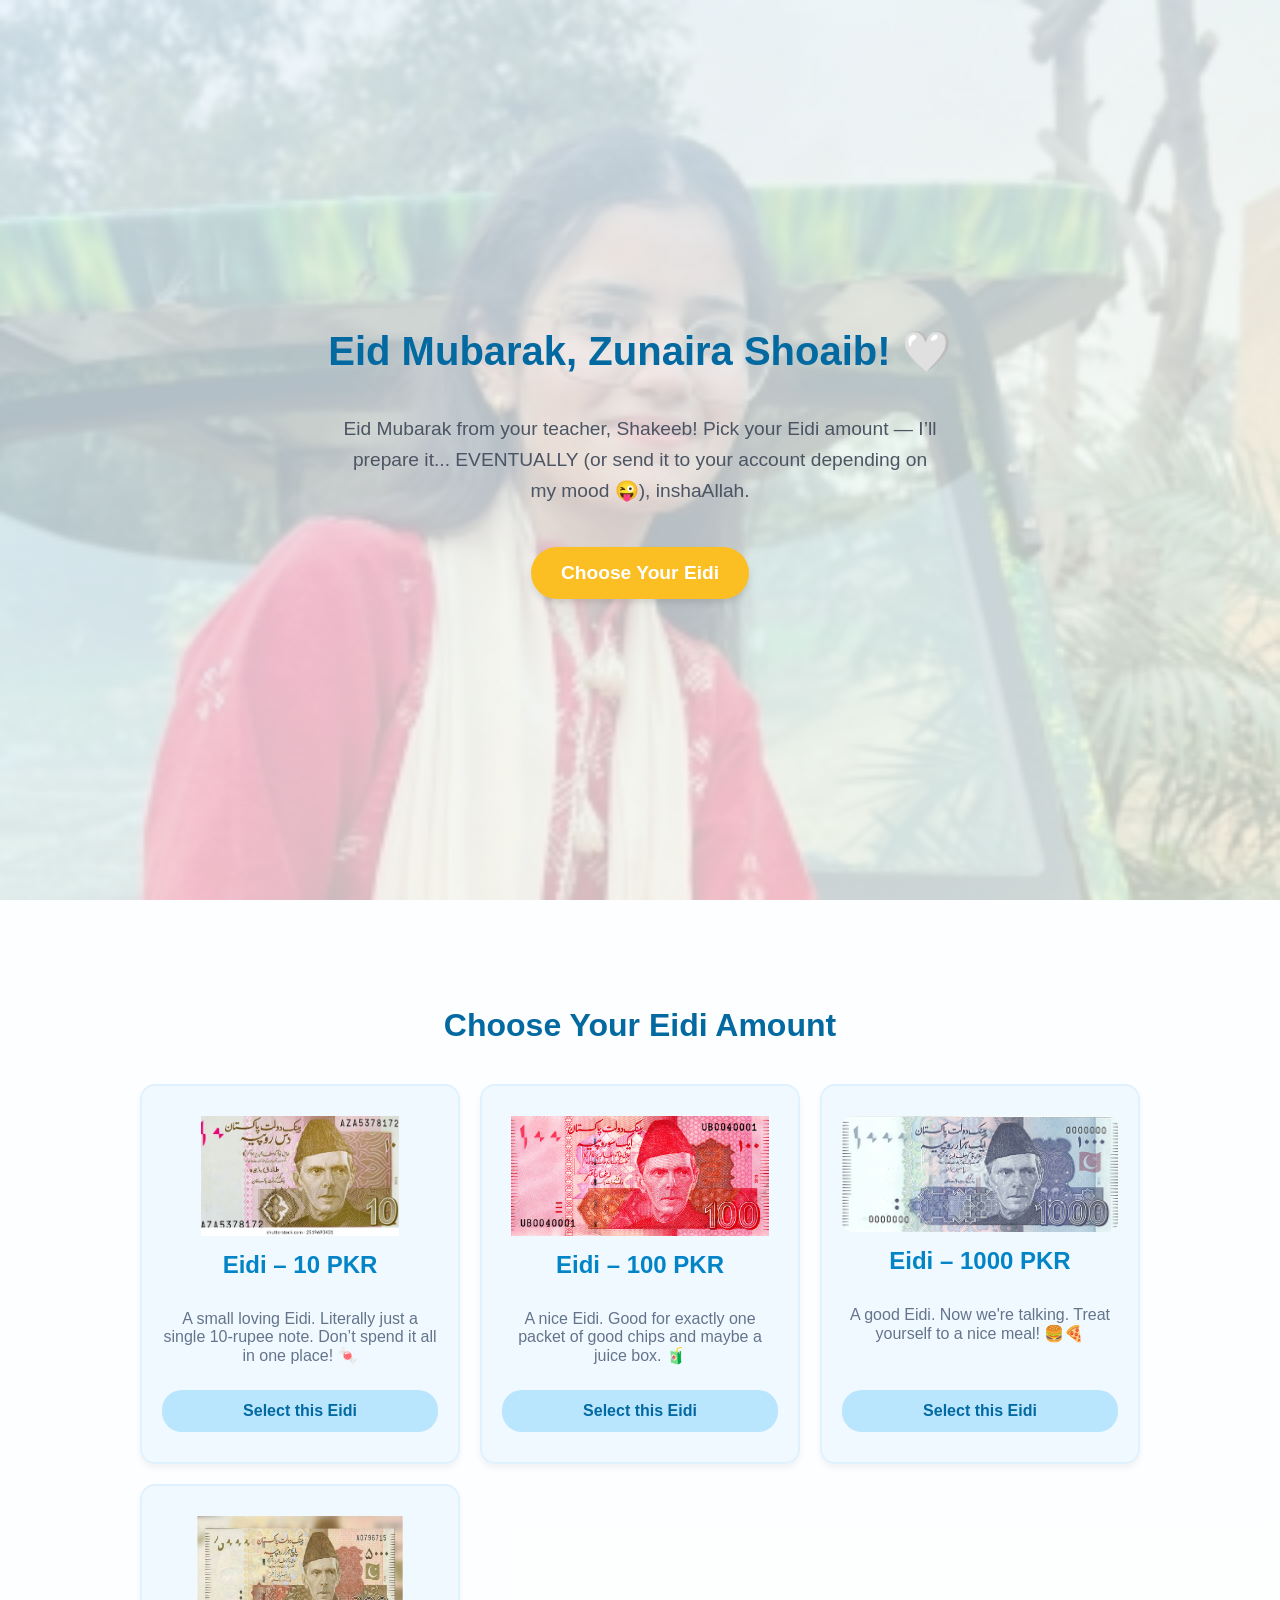
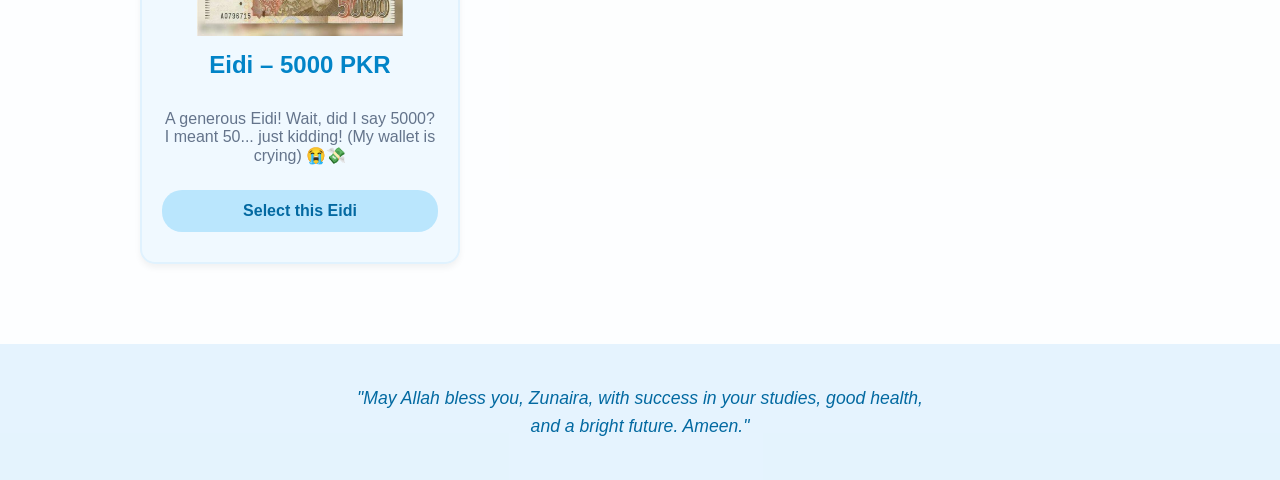
==== index.html @ fe2eba54 "index_nahi_likha tha HTML k sath" ====
<!DOCTYPE html>
<html lang="en">

<head>
    <meta charset="UTF-8">
    <meta name="viewport" content="width=device-width, initial-scale=1.0">
    <title>Eid Mubarak, Zunaira! 🤍</title>
    <link rel="stylesheet" href="style.css">
</head>

<body>

    <!-- Hero Section -->
    <header class="hero">
        <h1>Eid Mubarak, Zunaira Shoaib! 🤍</h1>
        <p>Eid Mubarak from your teacher, Shakeeb! Pick your Eidi amount — I’ll prepare it... EVENTUALLY (or send it to
            your account depending on my mood 😜), inshaAllah.</p>
        <button class="btn-main" onclick="scrollToEidi()">Choose Your Eidi</button>
    </header>

    <!-- Eidi Section -->
    <section class="eidi-section" id="eidi-section">
        <h2>Choose Your Eidi Amount</h2>
        <div class="cards-container">
            <!-- Option 1 -->
            <div class="card">
                <img src="10.jpg" alt="10 PKR Note" class="note-img">
                <h3>Eidi – 10 PKR</h3>
                <p>A small loving Eidi. Literally just a single 10-rupee note. Don’t spend it all in one place! 🍬</p>
                <button class="btn-select" onclick="selectEidi('10 PKR', 10)">Select this Eidi</button>
            </div>
            <!-- Option 2 -->
            <div class="card">
                <img src="100.jpg" alt="100 PKR Note" class="note-img">
                <h3>Eidi – 100 PKR</h3>
                <p>A nice Eidi. Good for exactly one packet of good chips and maybe a juice box. 🧃</p>
                <button class="btn-select btn-runaway" onclick="selectEidi('100 PKR', 100)">Select this Eidi</button>
            </div>
            <!-- Option 3 -->
            <div class="card">
                <img src="1000.jpg" alt="1000 PKR Note" class="note-img">
                <h3>Eidi – 1000 PKR</h3>
                <p>A good Eidi. Now we're talking. Treat yourself to a nice meal! 🍔🍕</p>
                <button class="btn-select btn-runaway" onclick="selectEidi('1000 PKR', 1000)">Select this Eidi</button>
            </div>
            <!-- Option 4 -->
            <div class="card">
                <img src="5000.jpg" alt="5000 PKR Note" class="note-img">
                <h3>Eidi – 5000 PKR</h3>
                <p>A generous Eidi! Wait, did I say 5000? I meant 50... just kidding! (My wallet is crying) 😭💸</p>
                <button class="btn-select btn-runaway" id="btn-5000" onclick="selectEidi('5000 PKR', 5000)">Select this
                    Eidi</button>
            </div>
        </div>
    </section>

    <!-- Footer -->
    <footer class="footer">
        <p>"May Allah bless you, Zunaira, with success in your studies, good health, and a bright future. Ameen."</p>
    </footer>

    <!-- Modal Overlay -->
    <div class="modal-overlay" id="modal-overlay">
        <div class="modal">
            <!-- Confirm Content -->
            <div id="confirm-content">
                <h3>Are you sure?</h3>
                <p id="confirm-message">Are you sure you want this Eidi? I’ll prepare it with the exact Pakistani rupee
                    note ({amount}) and give it to you in real life, inshaAllah! 😊</p>
                <div class="modal-actions">
                    <button class="btn-cancel" onclick="closeModal()">Cancel</button>
                    <button class="btn-confirm" onclick="confirmEidi()">Yes, please!</button>
                </div>
            </div>

            <!-- Result Content -->
            <div id="result-content" class="result-content">
                <h3>Done! 🎉</h3>
                <p>I’ll prepare your Eidi in the amount you chose, inshaAllah. Eid Mubarak, Zunaira! 🤍</p>
                <a id="whatsapp-link" href="#" class="btn-whatsapp" target="_blank" onclick="closeModal()">Message me on
                    WhatsApp</a>
                <div>
                    <button class="btn-close" onclick="closeModal()">Close</button>
                </div>
            </div>
        </div>
    </div>

    <!-- JavaScript Actions -->
    <script src="script.js"></script>
</body>

</html>
---- style.css ----
/* CSS reset and base styles */
* {
    box-sizing: border-box;
}

body {
    font-family: 'Segoe UI', Tahoma, Geneva, Verdana, sans-serif;
    margin: 0;
    padding: 0;
    background-color: #f8fbfd;
    /* soft cream/blue mix */
    color: #333;
    text-align: center;
    position: relative;
}

/* Fixed background image with low opacity */
body::before {
    content: "";
    position: fixed;
    top: 0;
    left: 0;
    width: 100vw;
    height: 100vh;
    background-image: url('zunaira.jpg');
    background-size: cover;
    background-position: center top;
    /* Focuses on the top portion, cropping legs */
    opacity: 0.50;
    /* Low opacity watermark */
    z-index: -1;
}

/* Header / Hero section */
.hero {
    min-height: 100vh;
    display: flex;
    flex-direction: column;
    justify-content: center;
    align-items: center;
    background: linear-gradient(135deg, rgba(224, 242, 254, 0.5), rgba(254, 252, 232, 0.5));
    padding: 20px;
}

.hero h1 {
    font-size: 2.5rem;
    color: #0369a1;
    margin-bottom: 20px;
    font-weight: 700;
}

.hero p {
    font-size: 1.2rem;
    color: #4b5563;
    max-width: 600px;
    line-height: 1.6;
    margin-bottom: 40px;
}

.btn-main {
    background-color: #fbbf24;
    /* subtle gold */
    color: #fff;
    border: none;
    padding: 15px 30px;
    font-size: 1.2rem;
    border-radius: 30px;
    cursor: pointer;
    box-shadow: 0 4px 6px rgba(0, 0, 0, 0.1);
    transition: transform 0.2s, background-color 0.2s;
    text-decoration: none;
    font-weight: 600;
}

.btn-main:hover {
    background-color: #f59e0b;
    transform: translateY(-2px);
}

/* Eidi Section */
.eidi-section {
    padding: 80px 20px;
    background-color: rgba(255, 255, 255, 0.7);
    /* Semi-transparent to let image show */
}

.eidi-section h2 {
    font-size: 2rem;
    color: #0369a1;
    margin-bottom: 40px;
}

.cards-container {
    display: grid;
    grid-template-columns: repeat(auto-fit, minmax(250px, 1fr));
    gap: 20px;
    max-width: 1000px;
    margin: 0 auto;
}

.card {
    background-color: #f0f9ff;
    border: 2px solid #e0f2fe;
    border-radius: 15px;
    padding: 30px 20px;
    box-shadow: 0 4px 6px rgba(0, 0, 0, 0.05);
    transition: transform 0.3s;
    display: flex;
    flex-direction: column;
    justify-content: space-between;
}

.card:hover {
    transform: translateY(-5px);
    border-color: #fbbf24;
}

.card h3 {
    font-size: 1.5rem;
    color: #0284c7;
    margin-top: 0;
    margin-bottom: 15px;
}

.note-img {
    width: 100%;
    max-height: 120px;
    object-fit: contain;
    margin-bottom: 15px;
    border-radius: 10px;
    transition: transform 0.3s ease;
}

.card:hover .note-img {
    transform: scale(1.05);
}

.card p {
    color: #64748b;
    margin-bottom: 25px;
    flex-grow: 1;
}

.btn-select {
    background-color: #bae6fd;
    color: #0369a1;
    border: none;
    padding: 12px 20px;
    border-radius: 20px;
    font-weight: 600;
    cursor: pointer;
    transition: background-color 0.2s;
    font-size: 1rem;
}

.btn-select:hover {
    background-color: #7dd3fc;
}

.footer {
    background-color: rgba(224, 242, 254, 0.8);
    padding: 40px 20px;
    color: #0369a1;
}

.footer p {
    max-width: 600px;
    margin: 0 auto;
    font-size: 1.1rem;
    font-style: italic;
    line-height: 1.6;
}

/* Modal Overlay */
.modal-overlay {
    position: fixed;
    top: 0;
    left: 0;
    right: 0;
    bottom: 0;
    background-color: rgba(0, 0, 0, 0.5);
    display: flex;
    justify-content: center;
    align-items: center;
    z-index: 1000;
    opacity: 0;
    pointer-events: none;
    transition: opacity 0.3s;
}

.modal-overlay.active {
    opacity: 1;
    pointer-events: auto;
    backdrop-filter: blur(3px);
}

.modal {
    background-color: #fff;
    padding: 35px 30px;
    border-radius: 20px;
    max-width: 450px;
    width: 90%;
    box-shadow: 0 10px 25px rgba(0, 0, 0, 0.2);
    transform: translateY(20px) scale(0.95);
    transition: transform 0.3s, opacity 0.3s;
    opacity: 0;
}

.modal-overlay.active .modal {
    transform: translateY(0) scale(1);
    opacity: 1;
}

.modal h3 {
    color: #0369a1;
    margin-top: 0;
    font-size: 1.4rem;
}

.modal p {
    color: #4b5563;
    margin-bottom: 30px;
    line-height: 1.6;
    font-size: 1.1rem;
}

.modal-actions {
    display: flex;
    justify-content: space-between;
    gap: 15px;
}

.btn-cancel {
    background-color: #f3f4f6;
    color: #4b5563;
    border: none;
    padding: 12px 20px;
    border-radius: 25px;
    cursor: pointer;
    flex: 1;
    font-weight: 600;
    font-size: 1rem;
    transition: background-color 0.2s;
}

.btn-cancel:hover {
    background-color: #e5e7eb;
}

.btn-confirm {
    background-color: #fbbf24;
    color: #fff;
    border: none;
    padding: 12px 20px;
    border-radius: 25px;
    cursor: pointer;
    flex: 1;
    font-weight: 600;
    font-size: 1rem;
    transition: background-color 0.2s;
}

.btn-confirm:hover {
    background-color: #f59e0b;
}

/* Final Result Section inside modal */
.result-content {
    display: none;
}

.result-content.active {
    display: block;
    animation: fadeIn 0.4s ease-in;
}

@keyframes fadeIn {
    from {
        opacity: 0;
    }

    to {
        opacity: 1;
    }
}

.result-content h3 {
    color: #10b981;
}

.btn-whatsapp {
    display: inline-flex;
    align-items: center;
    justify-content: center;
    background-color: #25D366;
    color: #fff;
    text-decoration: none;
    padding: 12px 24px;
    border-radius: 25px;
    font-weight: 600;
    margin-top: 10px;
    margin-bottom: 20px;
    width: 100%;
    box-shadow: 0 4px 6px rgba(37, 211, 102, 0.3);
    transition: background-color 0.2s, transform 0.2s;
}

.btn-whatsapp:hover {
    background-color: #128C7E;
    transform: translateY(-2px);
}

.btn-close {
    background-color: #f3f4f6;
    color: #4b5563;
    border: none;
    padding: 10px 20px;
    border-radius: 20px;
    cursor: pointer;
    font-weight: 600;
    width: 50%;
    transition: background-color 0.2s;
}

.btn-close:hover {
    background-color: #e5e7eb;
}

.btn-runaway {
    transition: transform 0.2s ease-out;
    position: relative;
    z-index: 50;
}

/* Responsive */
@media (max-width: 600px) {
    .hero h1 {
        font-size: 2rem;
    }

    .modal-actions {
        flex-direction: column;
    }
}
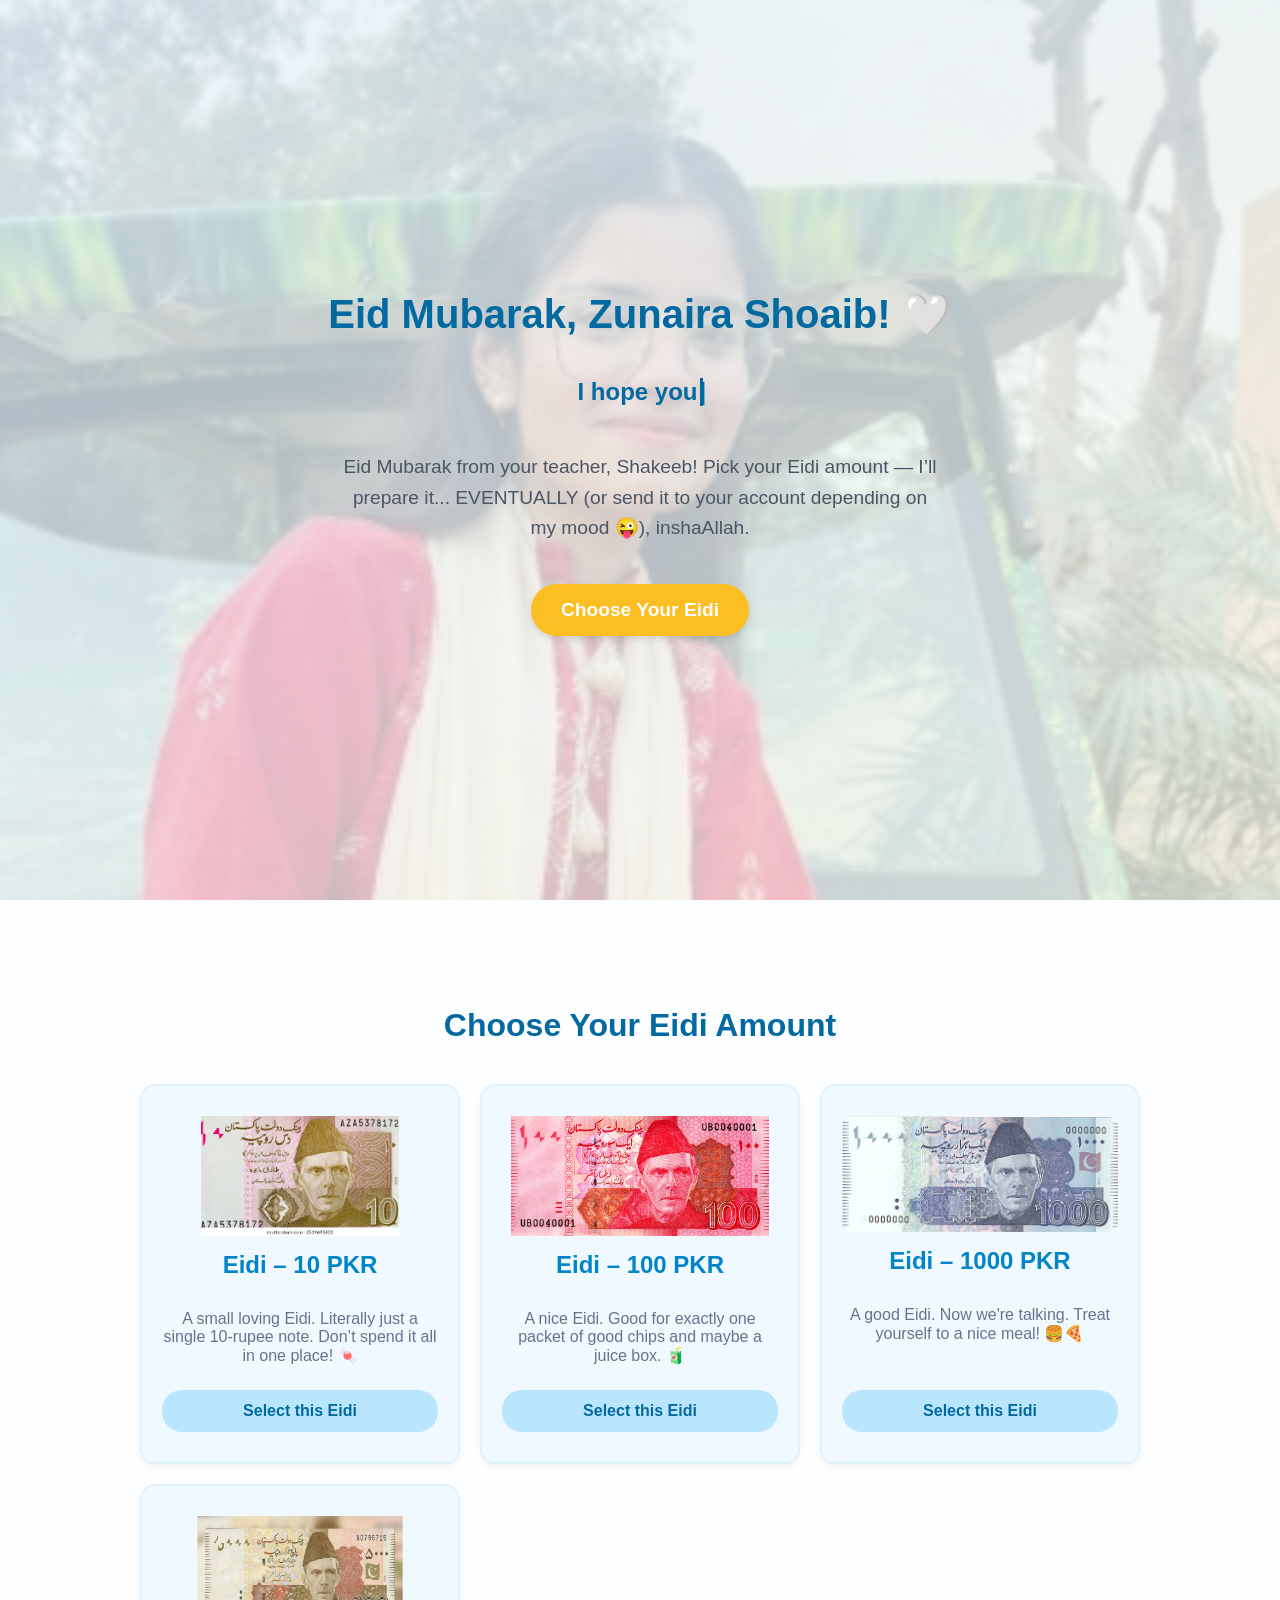
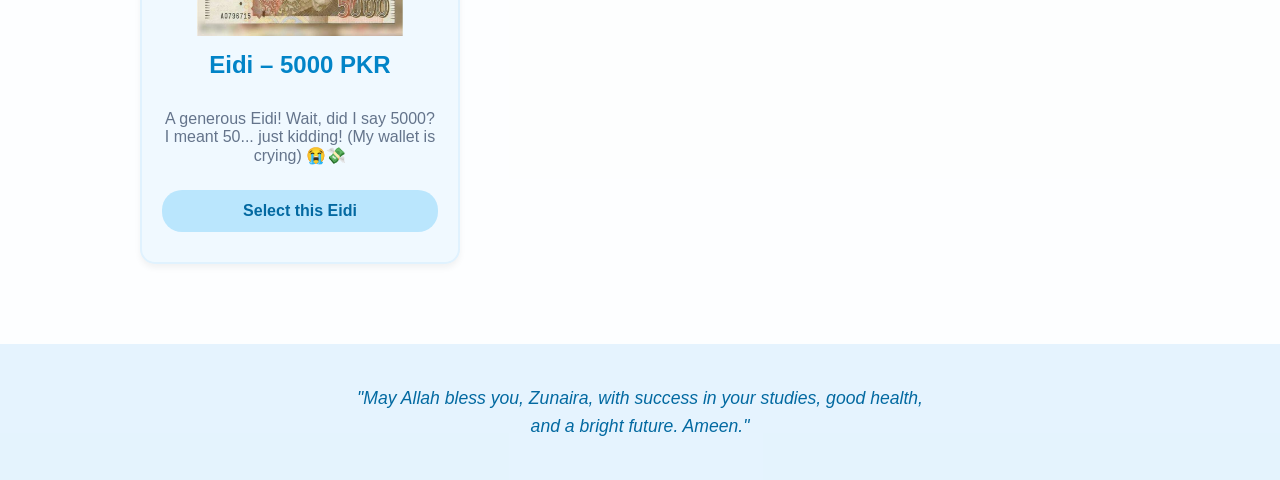
==== commit be71f393: "Typewriter Effect!" ====
--- a/index.html
+++ b/index.html
@@ -13,6 +13,7 @@
     <!-- Hero Section -->
     <header class="hero">
         <h1>Eid Mubarak, Zunaira Shoaib! 🤍</h1>
+        <h2 class="typing-container"><span id="typed-text"></span><span class="cursor">|</span></h2>
         <p>Eid Mubarak from your teacher, Shakeeb! Pick your Eidi amount — I’ll prepare it... EVENTUALLY (or send it to
             your account depending on my mood 😜), inshaAllah.</p>
         <button class="btn-main" onclick="scrollToEidi()">Choose Your Eidi</button>
--- a/style.css
+++ b/style.css
@@ -1,6 +1,11 @@
 /* CSS reset and base styles */
 * {
     box-sizing: border-box;
+}
+
+html {
+    overflow-x: hidden;
+    scroll-behavior: smooth;
 }
 
 body {
@@ -12,6 +17,7 @@
     color: #333;
     text-align: center;
     position: relative;
+    overflow-x: hidden;
 }
 
 /* Fixed background image with low opacity */
@@ -31,6 +37,28 @@
     z-index: -1;
 }
 
+/* Typing Effect Cursor */
+.typing-container {
+    height: 35px;
+    font-size: 1.5rem;
+    color: #0369a1;
+    margin-bottom: 20px;
+    font-weight: 600;
+}
+
+.cursor {
+    display: inline-block;
+    width: 3px;
+    margin-left: 2px;
+    background-color: #0369a1;
+    animation: blink 0.8s infinite;
+}
+
+@keyframes blink {
+    0%, 100% { opacity: 1; }
+    50% { opacity: 0; }
+}
+
 /* Header / Hero section */
 .hero {
     min-height: 100vh;
@@ -332,13 +360,89 @@
     z-index: 50;
 }
 
-/* Responsive */
-@media (max-width: 600px) {
+/* Responsive adjustments for mobile and tablets */
+@media (max-width: 768px) {
     .hero h1 {
-        font-size: 2rem;
+        font-size: 2.2rem;
+    }
+    
+    .hero p {
+        font-size: 1.1rem;
+        margin-bottom: 30px;
+    }
+    
+    .eidi-section {
+        padding: 60px 15px;
+    }
+    
+    .cards-container {
+        grid-template-columns: repeat(auto-fit, minmax(220px, 1fr));
+        gap: 15px;
+    }
+    
+    .card {
+        padding: 20px 15px;
+    }
+}
+
+@media (max-width: 480px) {
+    .hero {
+        padding: 15px;
+    }
+    
+    .hero h1 {
+        font-size: 1.8rem;
+    }
+    
+    .hero p {
+        font-size: 1rem;
+    }
+    
+    .btn-main {
+        padding: 12px 24px;
+        font-size: 1.1rem;
+    }
+
+    .eidi-section {
+        padding: 40px 15px;
+    }
+
+    .eidi-section h2 {
+        font-size: 1.6rem;
+    }
+
+    .cards-container {
+        grid-template-columns: 1fr; /* Full width for very small screens */
+    }
+
+    .modal {
+        padding: 25px 20px;
+    }
+    
+    .modal h3 {
+        font-size: 1.2rem;
+    }
+    
+    .modal p {
+        font-size: 1rem;
+        margin-bottom: 20px;
     }
 
     .modal-actions {
         flex-direction: column;
+        gap: 10px;
+    }
+    
+    .btn-cancel, .btn-confirm {
+        width: 100%;
+        padding: 14px 20px; /* Larger tap targets */
+    }
+
+    .footer {
+        padding: 25px 15px;
+    }
+    
+    .footer p {
+        font-size: 1rem;
     }
 }
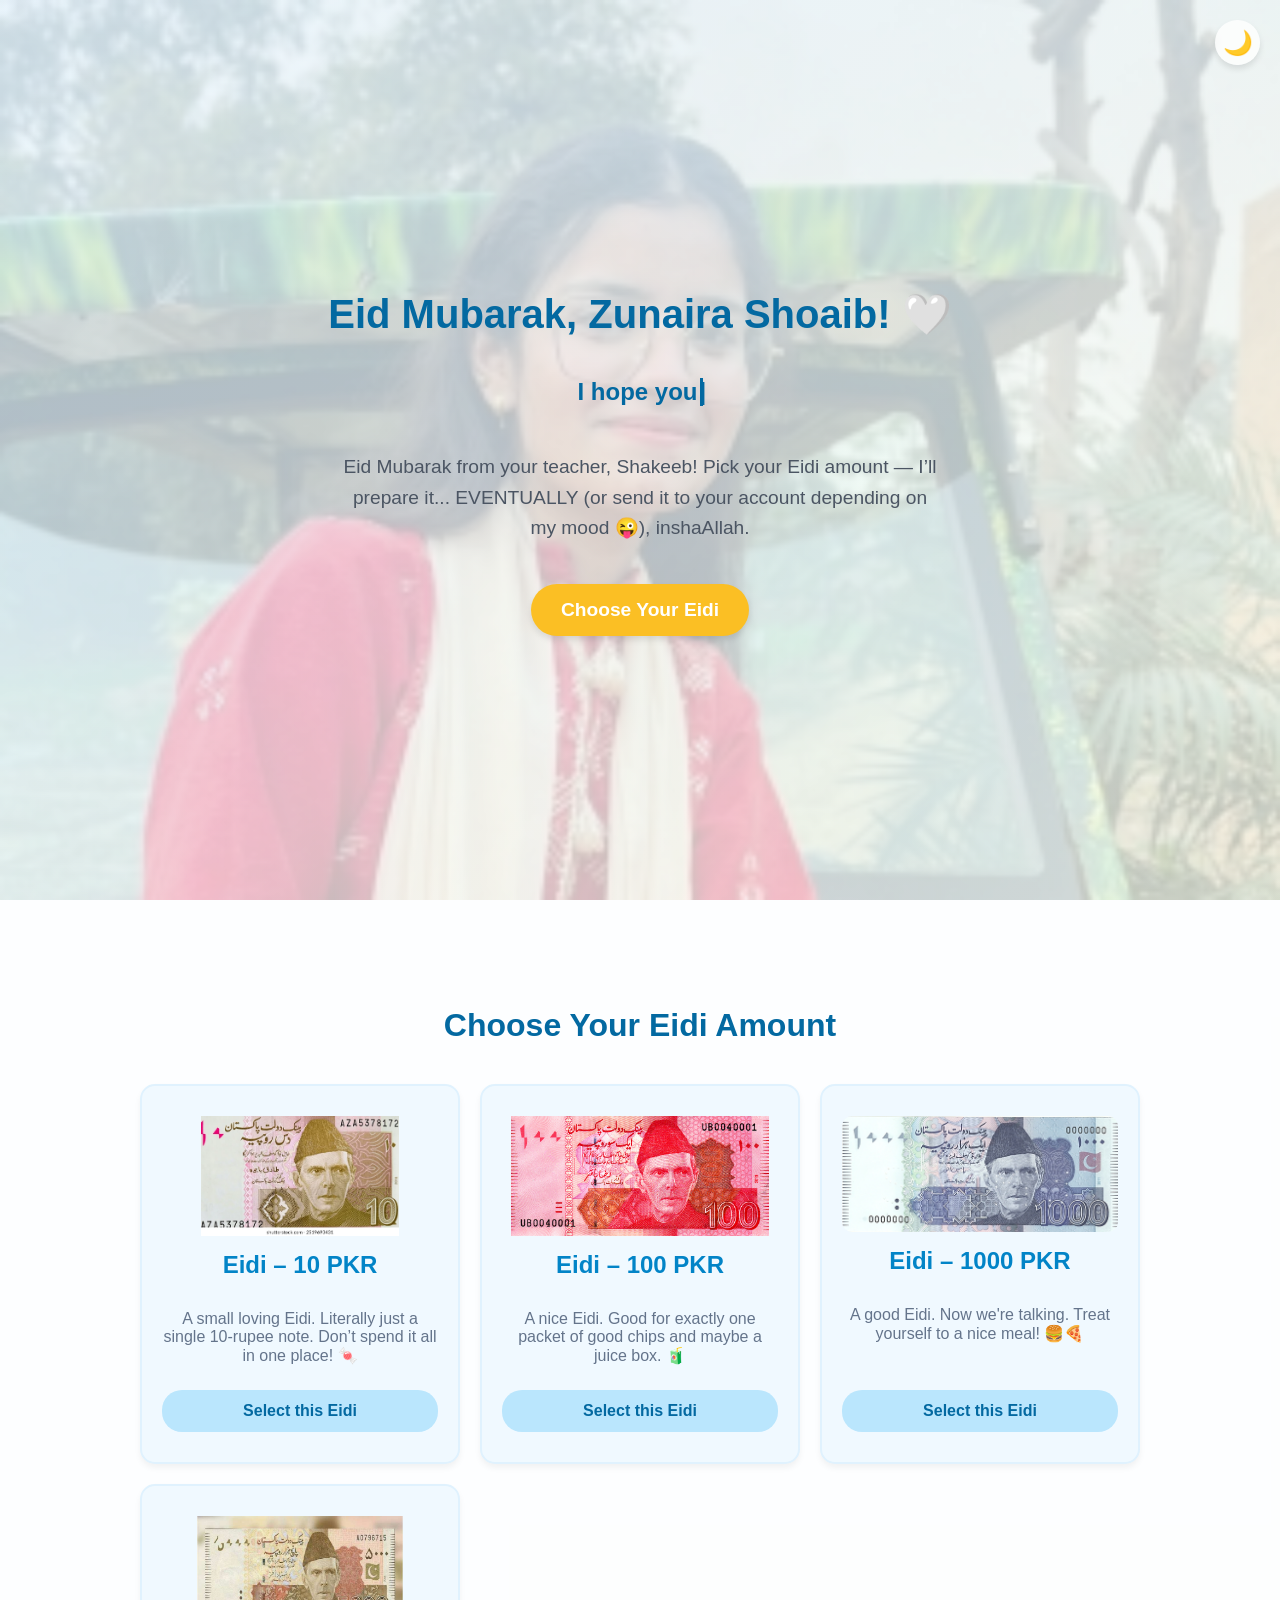
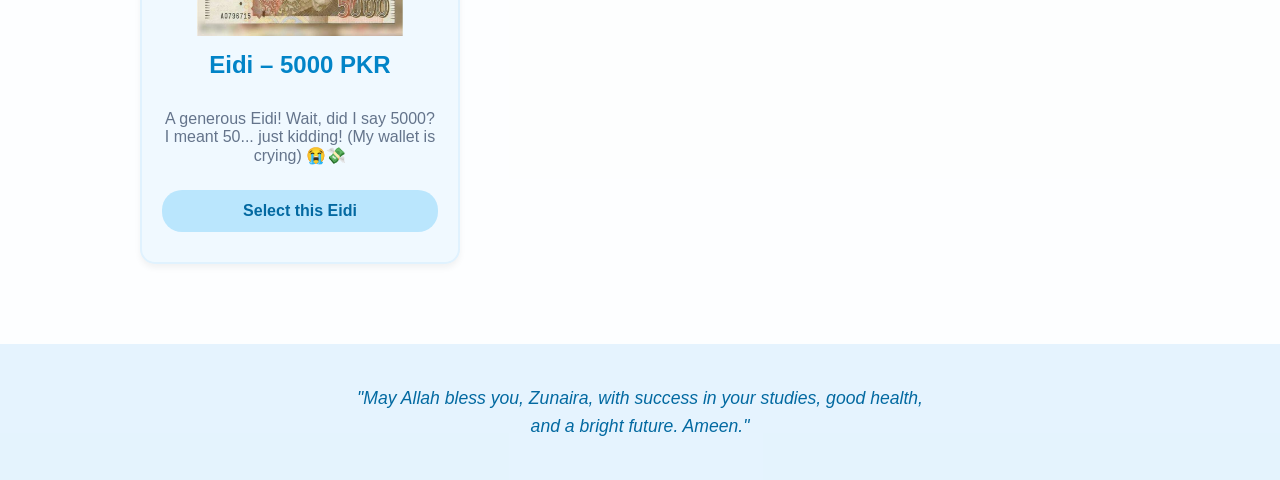
==== commit 76d9abb7: "dark_theme_mood" ====
--- a/index.html
+++ b/index.html
@@ -9,6 +9,11 @@
 </head>
 
 <body>
+
+    <!-- Theme Toggle Button -->
+    <button id="theme-toggle" class="theme-toggle" aria-label="Toggle Dark Mode">
+        <span id="theme-icon">🌙</span>
+    </button>
 
     <!-- Hero Section -->
     <header class="hero">
--- a/style.css
+++ b/style.css
@@ -445,4 +445,89 @@
     .footer p {
         font-size: 1rem;
     }
+}
+
+/* Theme Toggle Button */
+.theme-toggle {
+    position: absolute;
+    top: 20px;
+    right: 20px;
+    background: rgba(255, 255, 255, 0.8);
+    border: none;
+    border-radius: 50%;
+    width: 45px;
+    height: 45px;
+    font-size: 1.5rem;
+    cursor: pointer;
+    box-shadow: 0 4px 6px rgba(0, 0, 0, 0.1);
+    z-index: 1000;
+    transition: transform 0.3s, background-color 0.3s;
+    display: flex;
+    justify-content: center;
+    align-items: center;
+}
+.theme-toggle:hover {
+    transform: scale(1.1);
+}
+
+/* Dark Mode Overrides */
+[data-theme="dark"] body {
+    background-color: #0f172a;
+    color: #f1f5f9;
+}
+[data-theme="dark"] body::before {
+    opacity: 0.45;
+    filter: brightness(0.6) contrast(1.1);
+}
+[data-theme="dark"] .hero {
+    background: linear-gradient(135deg, rgba(15, 23, 42, 0.65), rgba(30, 41, 59, 0.65));
+}
+[data-theme="dark"] .hero h1, 
+[data-theme="dark"] .eidi-section h2, 
+[data-theme="dark"] .card h3, 
+[data-theme="dark"] .modal h3, 
+[data-theme="dark"] .footer, 
+[data-theme="dark"] .typing-container {
+    color: #38bdf8;
+}
+[data-theme="dark"] .hero p, 
+[data-theme="dark"] .card p, 
+[data-theme="dark"] .modal p {
+    color: #cbd5e1;
+}
+[data-theme="dark"] .eidi-section {
+    background-color: rgba(15, 23, 42, 0.75);
+}
+[data-theme="dark"] .card {
+    background-color: #1e293b;
+    border-color: #334155;
+}
+[data-theme="dark"] .card:hover {
+    border-color: #fbbf24;
+}
+[data-theme="dark"] .btn-select {
+    background-color: #0284c7;
+    color: #f1f5f9;
+}
+[data-theme="dark"] .btn-select:hover {
+    background-color: #0369a1;
+}
+[data-theme="dark"] .footer {
+    background-color: rgba(15, 23, 42, 0.9);
+}
+[data-theme="dark"] .modal {
+    background-color: #1e293b;
+}
+[data-theme="dark"] .btn-cancel, 
+[data-theme="dark"] .btn-close {
+    background-color: #334155;
+    color: #f1f5f9;
+}
+[data-theme="dark"] .btn-cancel:hover, 
+[data-theme="dark"] .btn-close:hover {
+    background-color: #475569;
+}
+[data-theme="dark"] .theme-toggle {
+    background: rgba(30, 41, 59, 0.8);
+    box-shadow: 0 4px 6px rgba(0, 0, 0, 0.5);
 }
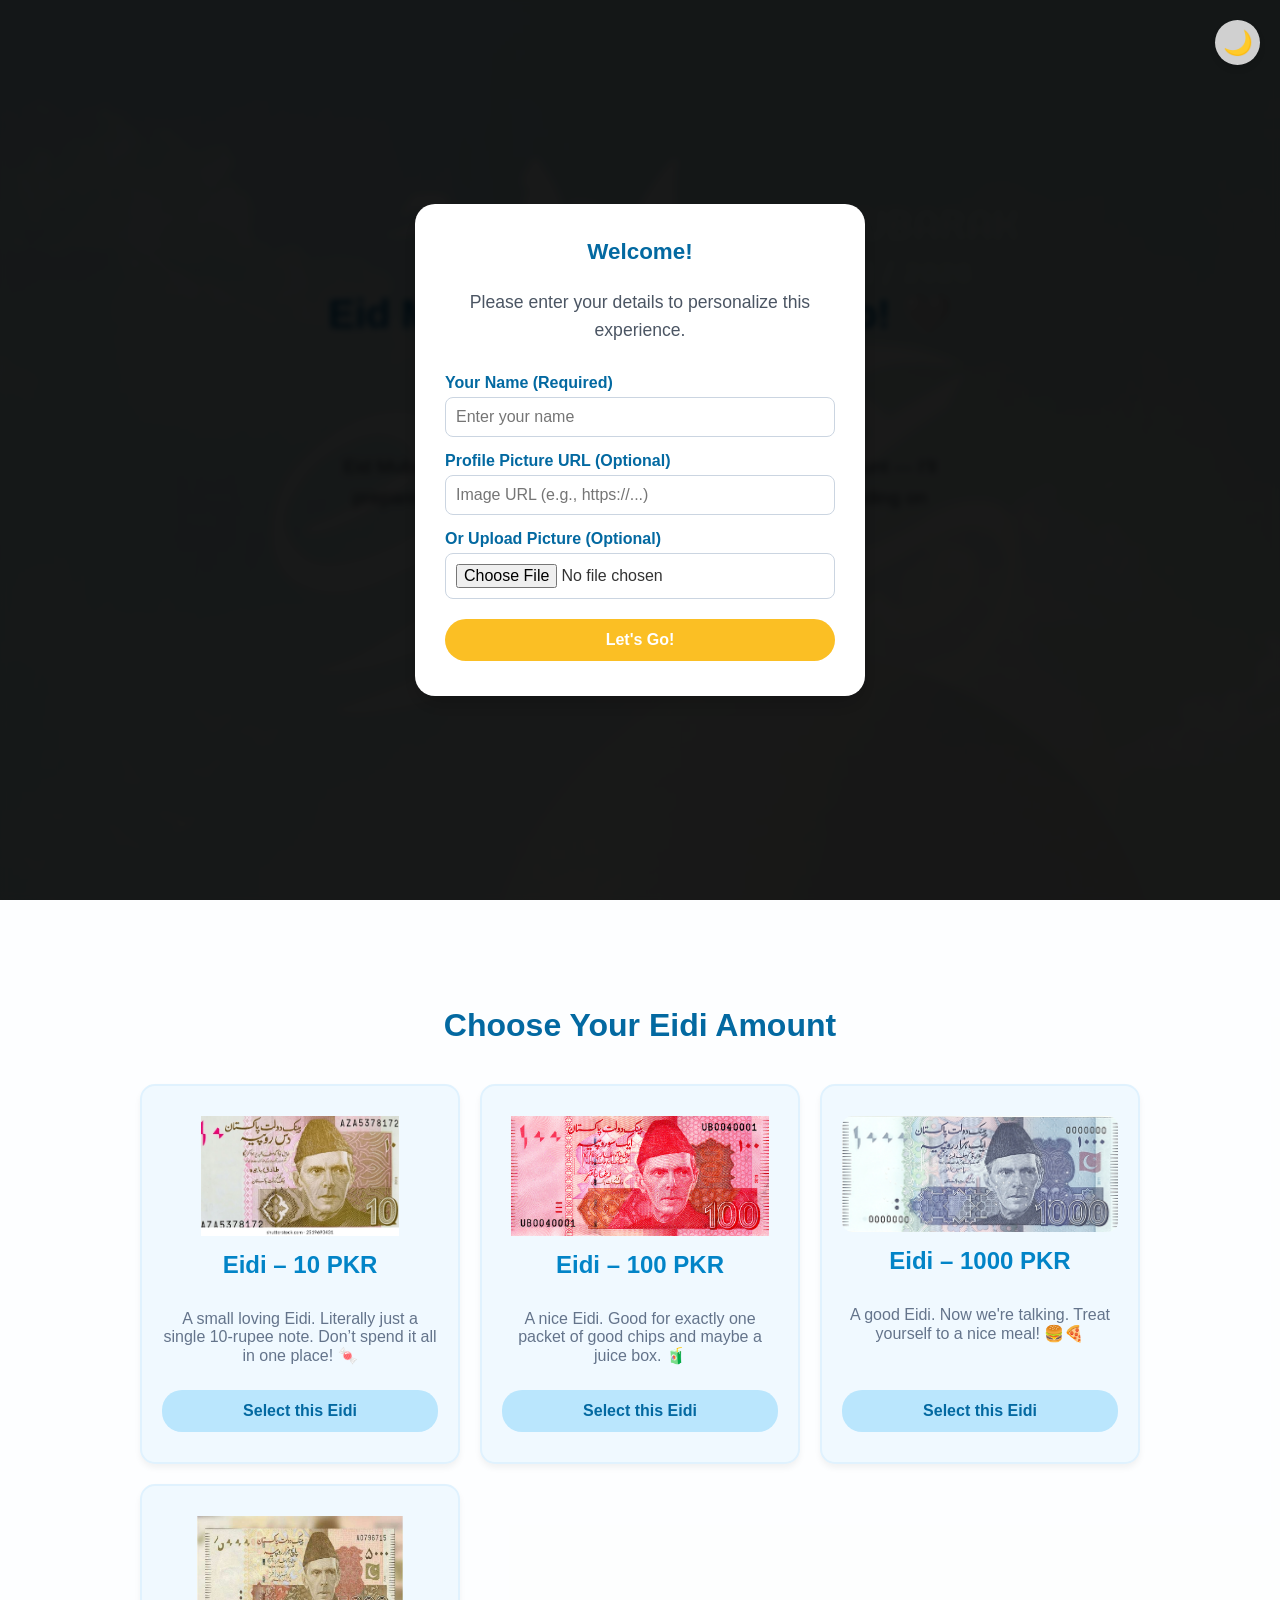
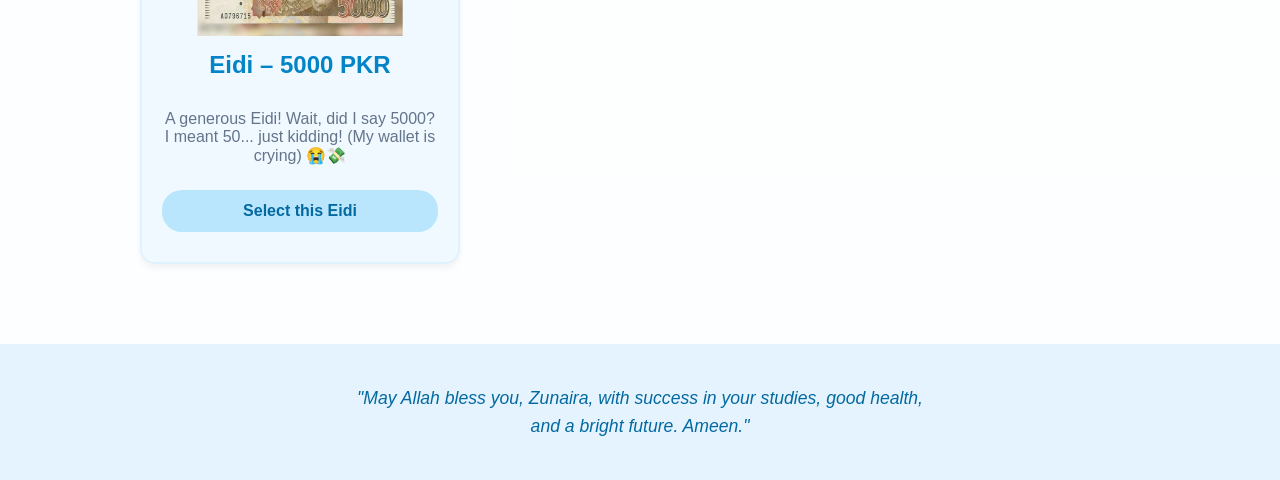
==== commit 9d934fca: "change all setting from bised(zunira) to everyone" ====
--- a/index.html
+++ b/index.html
@@ -10,6 +10,31 @@
 
 <body>
 
+    <!-- Initialization Modal -->
+    <div class="modal-overlay active" id="init-modal" style="background-color: rgba(0,0,0,0.9);">
+        <div class="modal">
+            <h3>Welcome!</h3>
+            <p>Please enter your details to personalize this experience.</p>
+            <form id="init-form" onsubmit="handleInit(event)">
+                <div class="input-group">
+                    <label for="user-name">Your Name (Required)</label>
+                    <input type="text" id="user-name" required placeholder="Enter your name">
+                </div>
+                <div class="input-group">
+                    <label for="user-pic">Profile Picture URL (Optional)</label>
+                    <input type="url" id="user-pic" placeholder="Image URL (e.g., https://...)">
+                </div>
+                <div class="input-group">
+                    <label for="user-pic-file">Or Upload Picture (Optional)</label>
+                    <input type="file" id="user-pic-file" accept="image/*">
+                </div>
+                <div class="modal-actions" style="margin-top: 20px;">
+                    <button type="submit" class="btn-confirm" style="width: 100%;">Let's Go!</button>
+                </div>
+            </form>
+        </div>
+    </div>
+
     <!-- Theme Toggle Button -->
     <button id="theme-toggle" class="theme-toggle" aria-label="Toggle Dark Mode">
         <span id="theme-icon">🌙</span>
@@ -17,7 +42,7 @@
 
     <!-- Hero Section -->
     <header class="hero">
-        <h1>Eid Mubarak, Zunaira Shoaib! 🤍</h1>
+        <h1>Eid Mubarak, <span id="hero-name">Zunaira Shoaib</span>! 🤍</h1>
         <h2 class="typing-container"><span id="typed-text"></span><span class="cursor">|</span></h2>
         <p>Eid Mubarak from your teacher, Shakeeb! Pick your Eidi amount — I’ll prepare it... EVENTUALLY (or send it to
             your account depending on my mood 😜), inshaAllah.</p>
@@ -62,7 +87,7 @@
 
     <!-- Footer -->
     <footer class="footer">
-        <p>"May Allah bless you, Zunaira, with success in your studies, good health, and a bright future. Ameen."</p>
+        <p>"May Allah bless you, <span id="footer-name">Zunaira</span>, with success in your studies, good health, and a bright future. Ameen."</p>
     </footer>
 
     <!-- Modal Overlay -->
@@ -82,7 +107,7 @@
             <!-- Result Content -->
             <div id="result-content" class="result-content">
                 <h3>Done! 🎉</h3>
-                <p>I’ll prepare your Eidi in the amount you chose, inshaAllah. Eid Mubarak, Zunaira! 🤍</p>
+                <p>I’ll prepare your Eidi in the amount you chose, inshaAllah. Eid Mubarak, <span id="result-name">Zunaira</span>! 🤍</p>
                 <a id="whatsapp-link" href="#" class="btn-whatsapp" target="_blank" onclick="closeModal()">Message me on
                     WhatsApp</a>
                 <div>
--- a/style.css
+++ b/style.css
@@ -28,7 +28,7 @@
     left: 0;
     width: 100vw;
     height: 100vh;
-    background-image: url('zunaira.jpg');
+    background-image: var(--bg-image, url('background.jpg'));
     background-size: cover;
     background-position: center top;
     /* Focuses on the top portion, cropping legs */
@@ -530,4 +530,34 @@
 [data-theme="dark"] .theme-toggle {
     background: rgba(30, 41, 59, 0.8);
     box-shadow: 0 4px 6px rgba(0, 0, 0, 0.5);
+}
+
+/* Init Modal Styles */
+.input-group {
+    margin-bottom: 15px;
+    text-align: left;
+}
+.input-group label {
+    display: block;
+    margin-bottom: 5px;
+    color: #0369a1;
+    font-weight: 600;
+}
+.input-group input[type="text"],
+.input-group input[type="url"],
+.input-group input[type="file"] {
+    width: 100%;
+    padding: 10px;
+    border: 1px solid #cbd5e1;
+    border-radius: 8px;
+    font-size: 1rem;
+    box-sizing: border-box;
+}
+[data-theme="dark"] .input-group label {
+    color: #38bdf8;
+}
+[data-theme="dark"] .input-group input {
+    background-color: #334155;
+    color: #f1f5f9;
+    border-color: #475569;
 }
